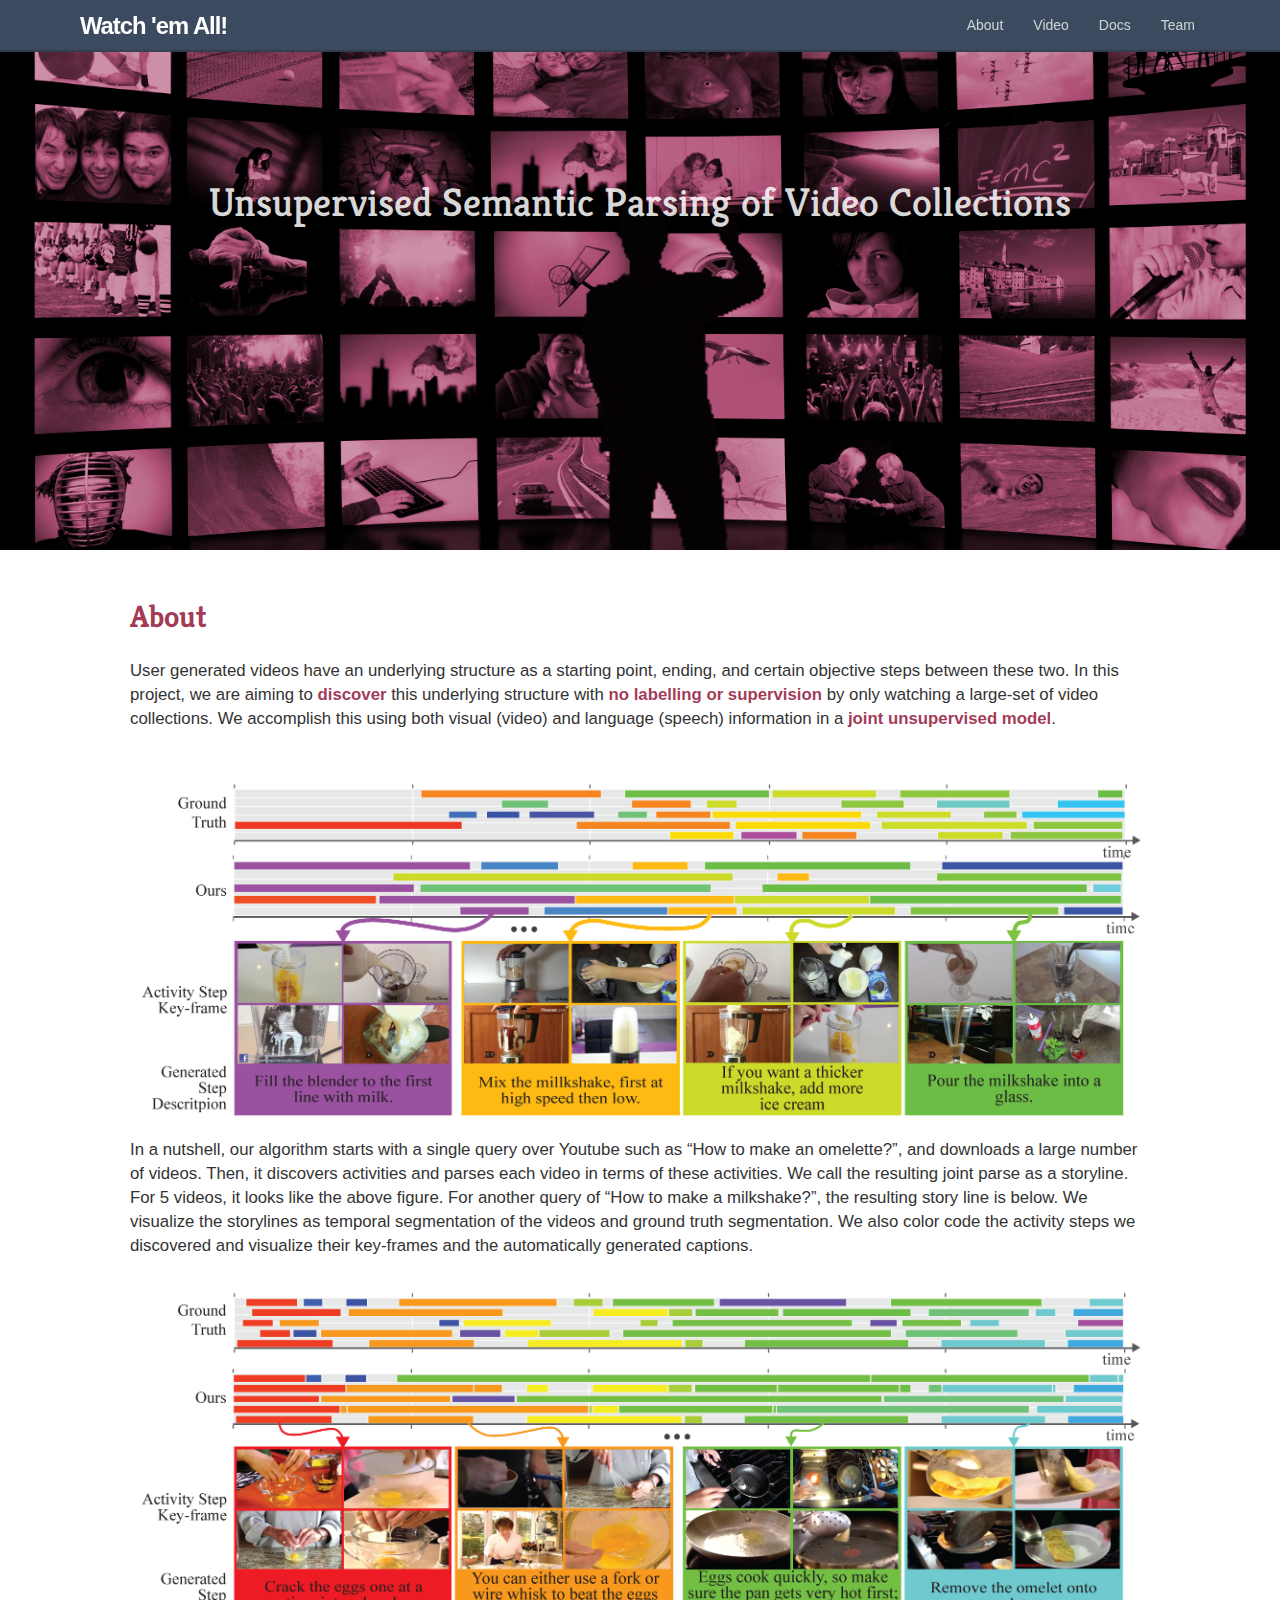
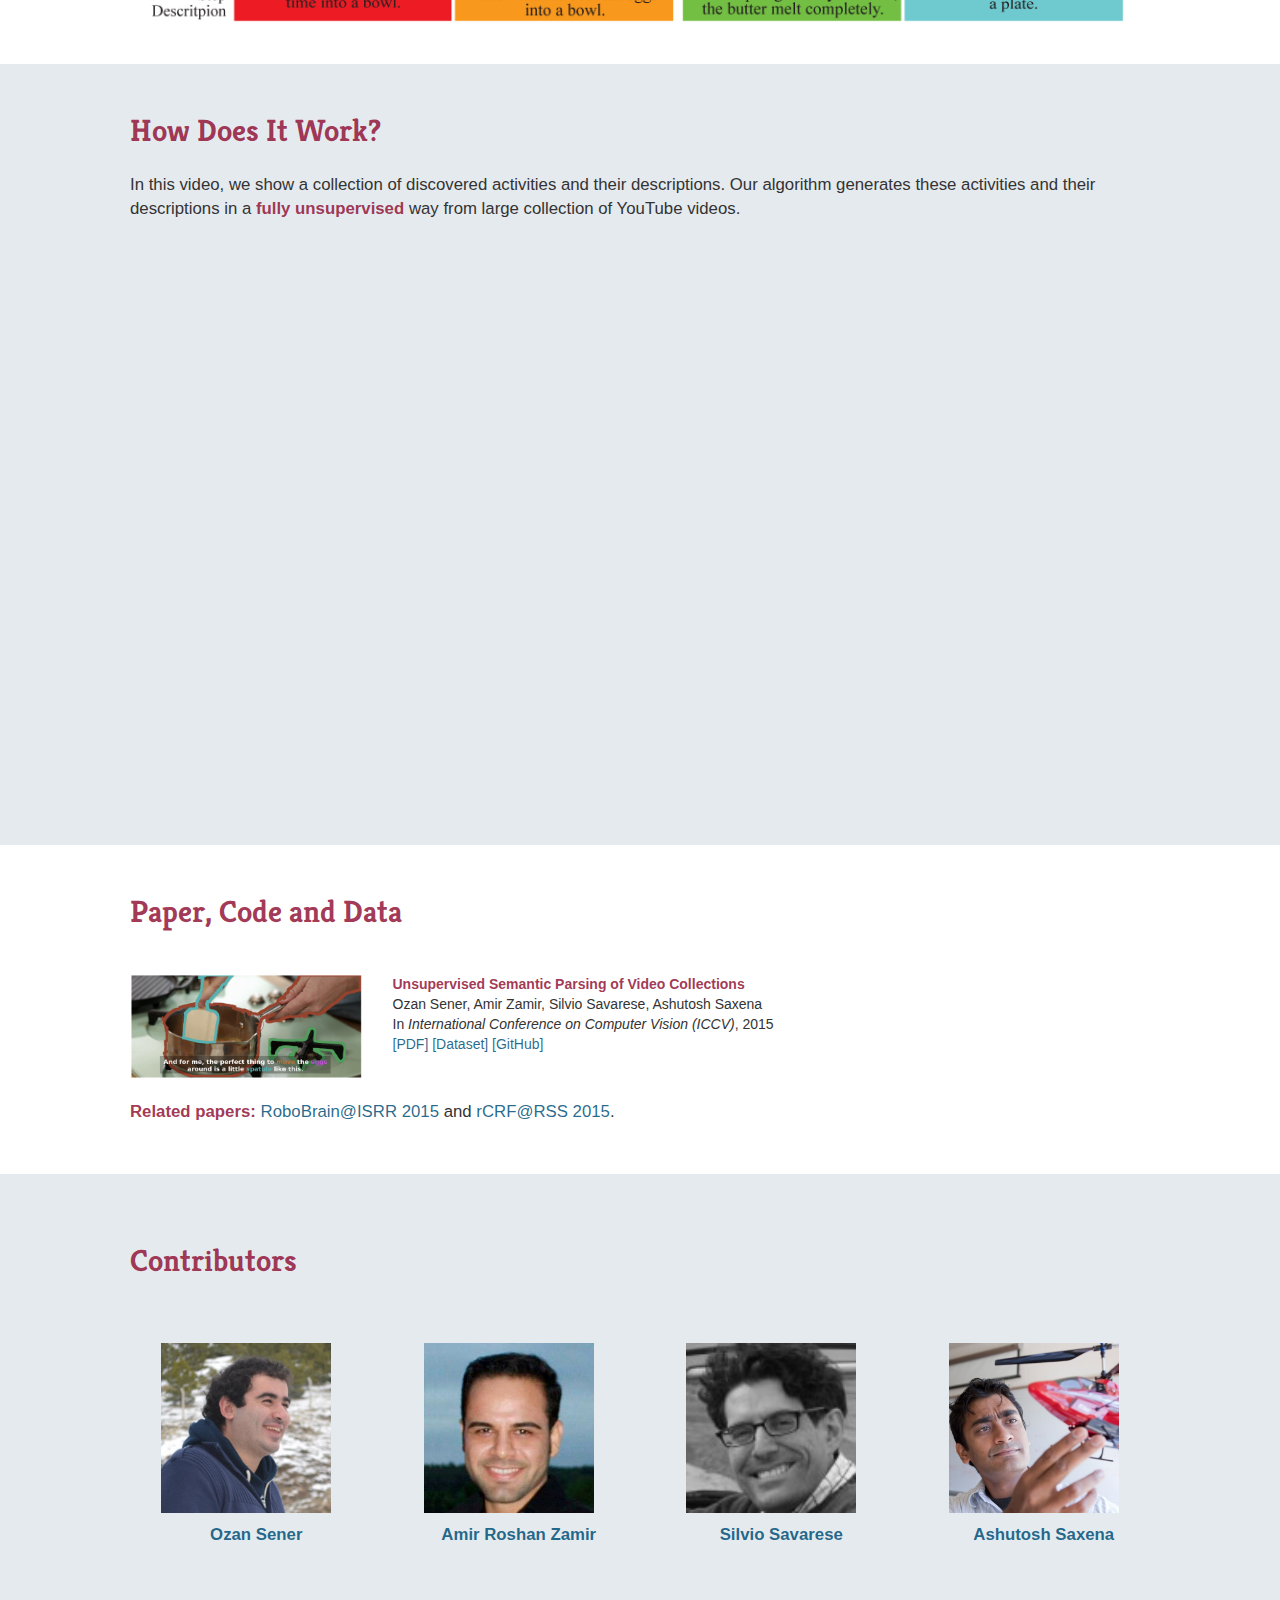
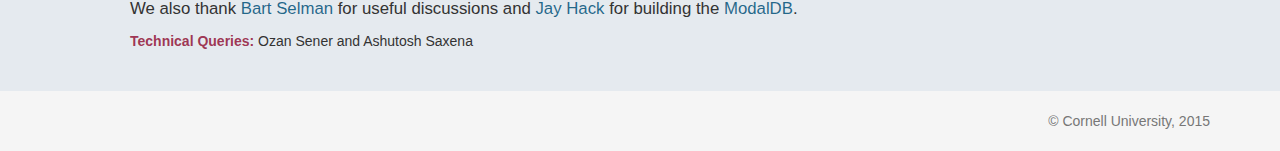
==== index.html @ 1749d5ca "it goes online" ====
<!DOCTYPE html>
<html lang="en">
<head>
    <meta http-equiv="Content-Type" content="text/html; charset=UTF-8">
    <title>Watch 'Em All</title>
    <link data-turbolinks-track="true" href="files/custom.css" media="all" rel="stylesheet">
    <link data-turbolinks-track="true" href="files/style.css" media="all" rel="stylesheet">
    <!--[if lt IE 9]>
        <script src="http://html5shim.googlecode.com/svn/trunk/html5.js"></script>
    <![endif]-->
    <meta name="viewport" content="width=device-width, initial-scale=1">
</head>
<body>
    <!-- Header -->
    <header class="navbar navbar-fixed-top navbar-inverse">
        <div class="navbar-inner" data-no-turbolink="">
            <div class="container">

                <!-- For mobile -->
                <div class="navbar-header">
                    <button type="button" class="navbar-toggle" data-toggle="collapse" data-target="#header_menu">
                        <span class="sr-only">Toggle navigation</span>
                        <span class="icon-bar"></span>
                        <span class="icon-bar"></span>
                        <span class="icon-bar"></span>
                    </button>
                    <a href="index.html" id="logo">
                     Watch 'em All!
                    </a>
                </div>

                <!-- Expanded -->
                <div class="collapse navbar-collapse" id="header_menu">
                    <nav>
                        <ul id="navbar_menu" class="nav navbar-nav pull-right">
                            <li><a href="#sec1">About</a></li>
                            <li><a href="#sec2">Video</a></li>
                            <li><a href="#sec3">Docs</a></li>
                            <li><a href="#sec4">Team</a></li>
                        </ul>
                    </nav>
                </div>
            </div>
        </div>
    </header>

    <section id="sec0" class="main-sec bg-1">
        <div class="container-fluid" style="max-width: 1140px;" data-no-turbolink="">
            <h1 id="main_title">
            <!-- <img class="logo" src="files/wl_logo_small.png"> -->
            <!-- <br>
            Watch &amp; Learn
            <br>
            <i id="sub">-->
            Unsupervised Semantic Parsing of Video Collections
            <!--</i>-->
            </h1>
        </div>
    </section>
    <section id="sec1" class="main-sec bg-3">
        <div class="container-fluid" style="max-width: 1140px;" data-no-turbolink="">
            <h3 class="section_titles"><b>About</b></h3>
            <p>
            User generated videos have an underlying structure as a starting point, ending, and certain objective steps between these two. In this project, we are aiming to <b>discover</b> this underlying structure with <b>no labelling or supervision</b> by only watching a large-set of video collections. We accomplish this using both visual (video) and language (speech) information in a <b>joint unsupervised model</b>.
          </p>
            <br><br>
            <center><img src="files/figure_8b_flattened.png" alt=""></center>
            <br>
            <p>
            In a nutshell, our algorithm starts with a single query over Youtube such as “How to make an omelette?”, and downloads a large number of videos. Then, it discovers activities and parses each video in terms of these activities. We call the resulting joint parse as a storyline. For 5 videos, it looks like the above figure. For another query of “How to make a milkshake?”, the resulting story line is below. We visualize the storylines as temporal segmentation of the videos and ground truth segmentation. We also color code the activity steps we discovered and
visualize their key-frames and the automatically generated captions.
            <br><br>
            </p>
            <center><img src="files/figure_8a_flattened.png" alt=""></center>

        </div>
    </section>

    <section id="sec2" class="main-sec">
      <div class="container-fluid" style="max-width: 1140px;" data-no-turbolink="">
        <h3 class="section_titles"><b>How Does It Work?</b></h3>
        <!-- <div class="row"> -->
        <p>In this video, we show a collection of discovered activities and their descriptions. Our algorithm generates these activities and their descriptions in a <b>fully unsupervised</b> way from large collection of YouTube videos. </p>

            <div class="embed-responsive embed-responsive-16by9">
                <center>
                    <iframe class="embed-responsive-item" src="https://www.youtube.com/embed/-yioRbst9X8?rel=0"></iframe>
                </center>
            </div>
        <!-- </div> -->
      </div>

    </section>

    <section id="sec3" class="main-sec bg-3">
        <div class="container-fluid" style="max-width: 1140px;" data-no-turbolink="">
            <h3 class="section_titles"><b>Paper, Code and Data</b></h3><br>
            <div class="row">
                <div class="col-sm-3 vcenter">
                    <center><img id="pr2_dl" src="files/thumbnail2.png" alt=""></center>
                </div><!--
                --><div class="col-sm-9 vcenter">
                    <b>Unsupervised Semantic Parsing of Video Collections</b><br>
                    Ozan Sener, Amir Zamir, Silvio Savarese, Ashutosh Saxena<br>
                    In <i>International Conference on Computer Vision (ICCV)</i>, 2015
                    <br>
                    <a href="http://ozansener.net/papers/sener_iccv15.pdf" target="_blank">[PDF]</a>
                    <a href="http://ozansener.net/data/youtube.tgz">[Dataset]</a>
                    <a href="https://github.com/ozansener/RecipeWatch">[GitHub]</a>
                </div>
            </div>
<br>
<p><b>Related papers:</b> <a href="http://robobrain.me" target="_blank">RoboBrain@ISRR 2015</a> and <a href="http://ozansener.net/papers/sener_rCRF.pdf">rCRF@RSS 2015</a>. </p>

        </div>
    </section>


    <section id="sec4" class="main-sec">
        <div class="container-fluid" style="max-width: 1140px;" data-no-turbolink="">
            <br>
            <h3 class="section_titles"><b>Contributors</b></h3>
            <br><br>
            <div class="row">
              <div class="col-sm-3 contributor">
                  <a href="http://ozansener.net" target="_blank">
                      <center><img src="files/ozan.png" alt=""></center>
                      <p>Ozan Sener</p>
                  </a>
              </div>
              <div class="col-sm-3 contributor">
                  <a href="http://www.cs.stanford.edu/~amirz/" target="_blank">
                      <center><img src="files/amir.jpg" alt=""></center>
                      <p>Amir Roshan Zamir</p>
                  </a>
              </div>
                <div class="col-sm-3 contributor">
                    <a href="http://cvgl.stanford.edu/silvio/" target="_blank">
                        <center><img src="files/silvio.jpg" alt=""></center>
                        <p>Silvio Savarese</p>
                    </a>
                </div>
                <div class="col-sm-3 contributor">
                    <a href="http://www.cs.cornell.edu/~asaxena" target="_blank">
                        <center><img src="files/ashu.jpg" alt=""></center>
                        <p>Ashutosh Saxena</p>
                    </a>
                </div>
            </div>
            <br><br>
            <p>We also thank <a href="http://www.cs.cornell.edu/selman/" target="_blank">Bart Selman</a> for useful discussions and
            <a href="https://github.com/jayhack" target="_blank">Jay Hack</a> for building the <a href="https://github.com/jayhack/ModalDB" target="_blank">ModalDB</a>.</p>
<b>Technical Queries:</b> Ozan Sener and Ashutosh Saxena

        </div>
    </section>

    <!-- Footer -->
    <div class="footer">
        <div class="container">
            <br>
            <p class="text-muted pull-right"> © Cornell University, 2015</p>
        </div>
    </div>
</body>
</html>
---- files/style.css ----
body {
    background-color: rgba(0, 50, 100, .1);
}

#navbar_menu > li > a, #navbar_menu > li > a:visited {
    color: rgba(255, 255, 255, .75);
}

#navbar_menu > li > a:hover {
    color: rgba(255, 255, 255, 1);
}

.navbar-inverse {
    background-color: rgba(50, 65, 85, .95);
    border-color: rgba(45, 55, 75, .15);
    border-bottom-width: 2px;
}
.bg-1 {
    background-image: url(brain.png);
    background-position: center;
}
.bg-1, .bg-3 {
    background-color: white;
}

a, a:visited {
    color: rgba(0, 80, 120, .85);
}

a:hover {
    color: rgba(0, 80, 120, .85);
}

b {
    color: rgba(150, 30, 65, .9);
}

img {
    width: 100%;
    border-radius: 0px !important;
    box-shadow: none !important;
    -webkit-box-shadow: none !important;
}

.logo {
    width: auto;
}

.video {
    min-height: auto;
}

#main_title {
    font-size: 40px;
    color: rgba(255, 255, 255, .85);
}

#sub {
    font-size: 18px;
    line-height: 140%;
    display: block;
    color: rgba(255, 255, 255, .6);
    position: relative;
}
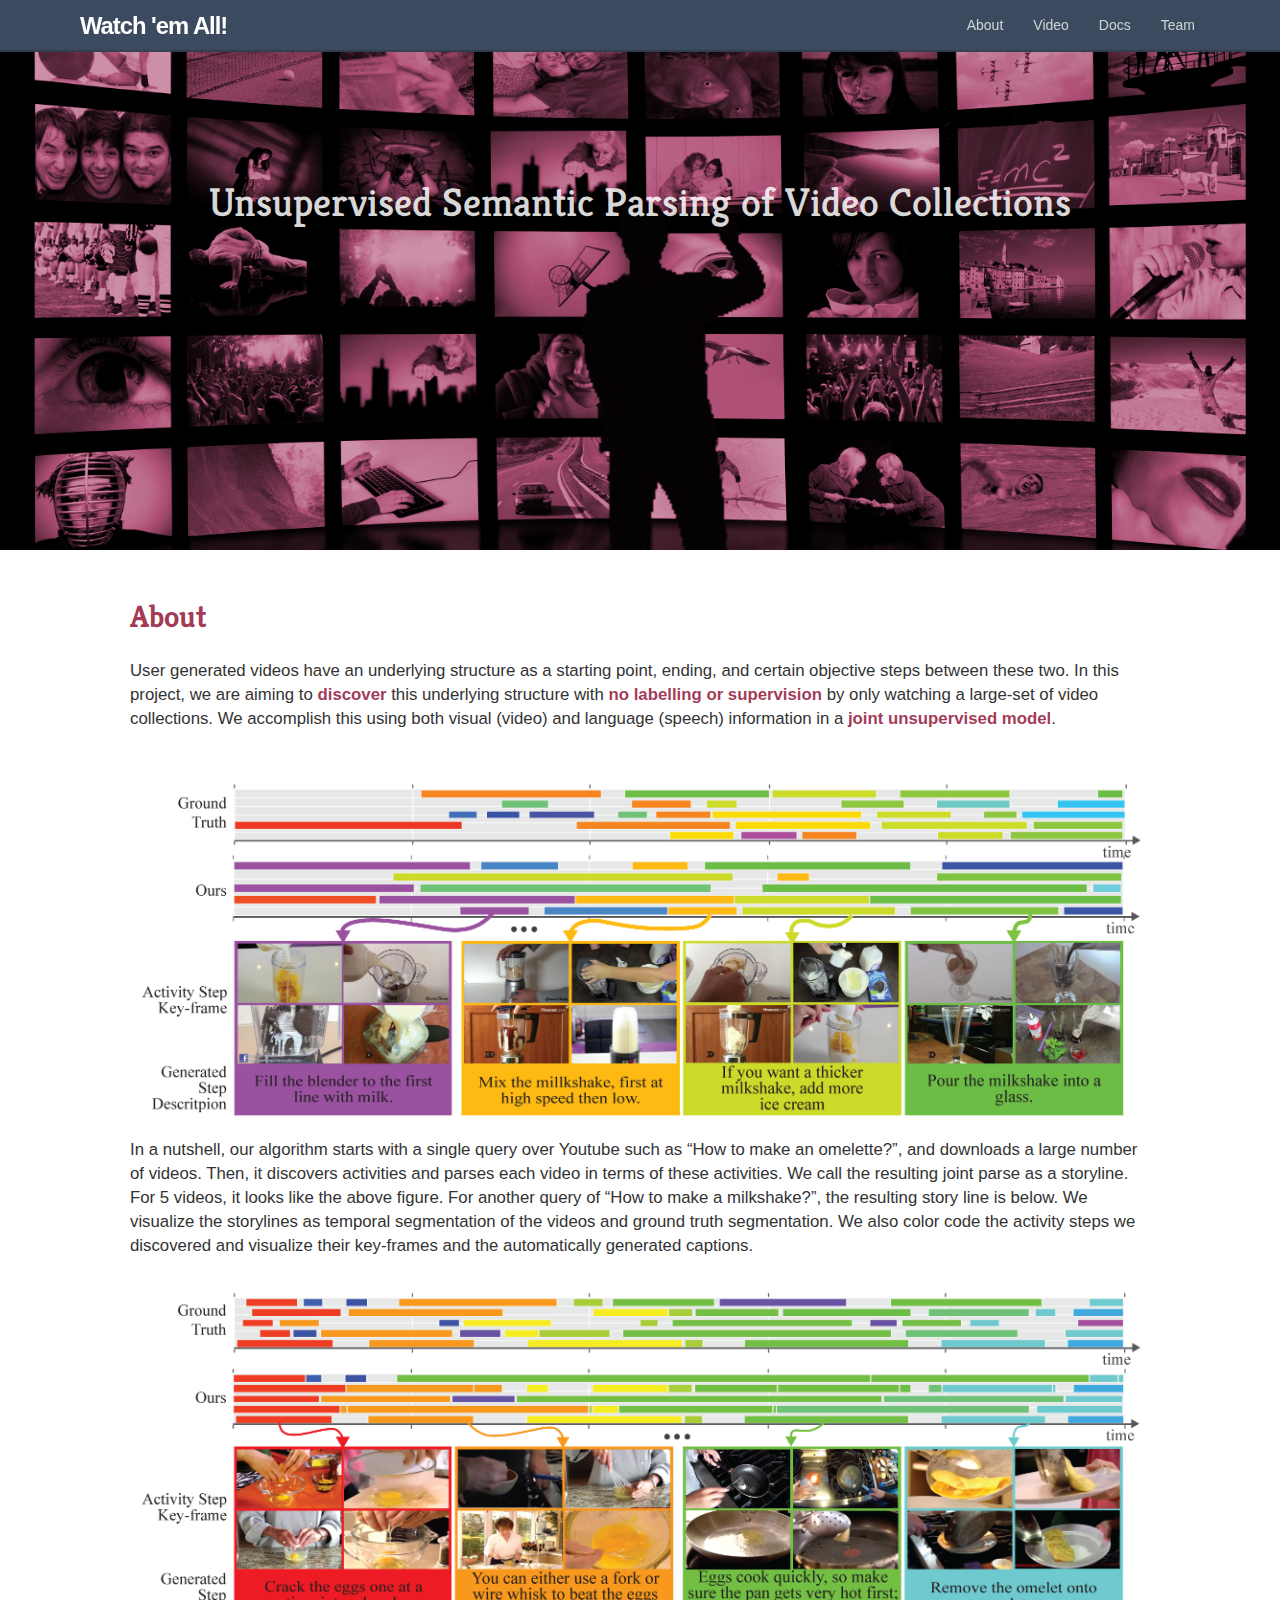
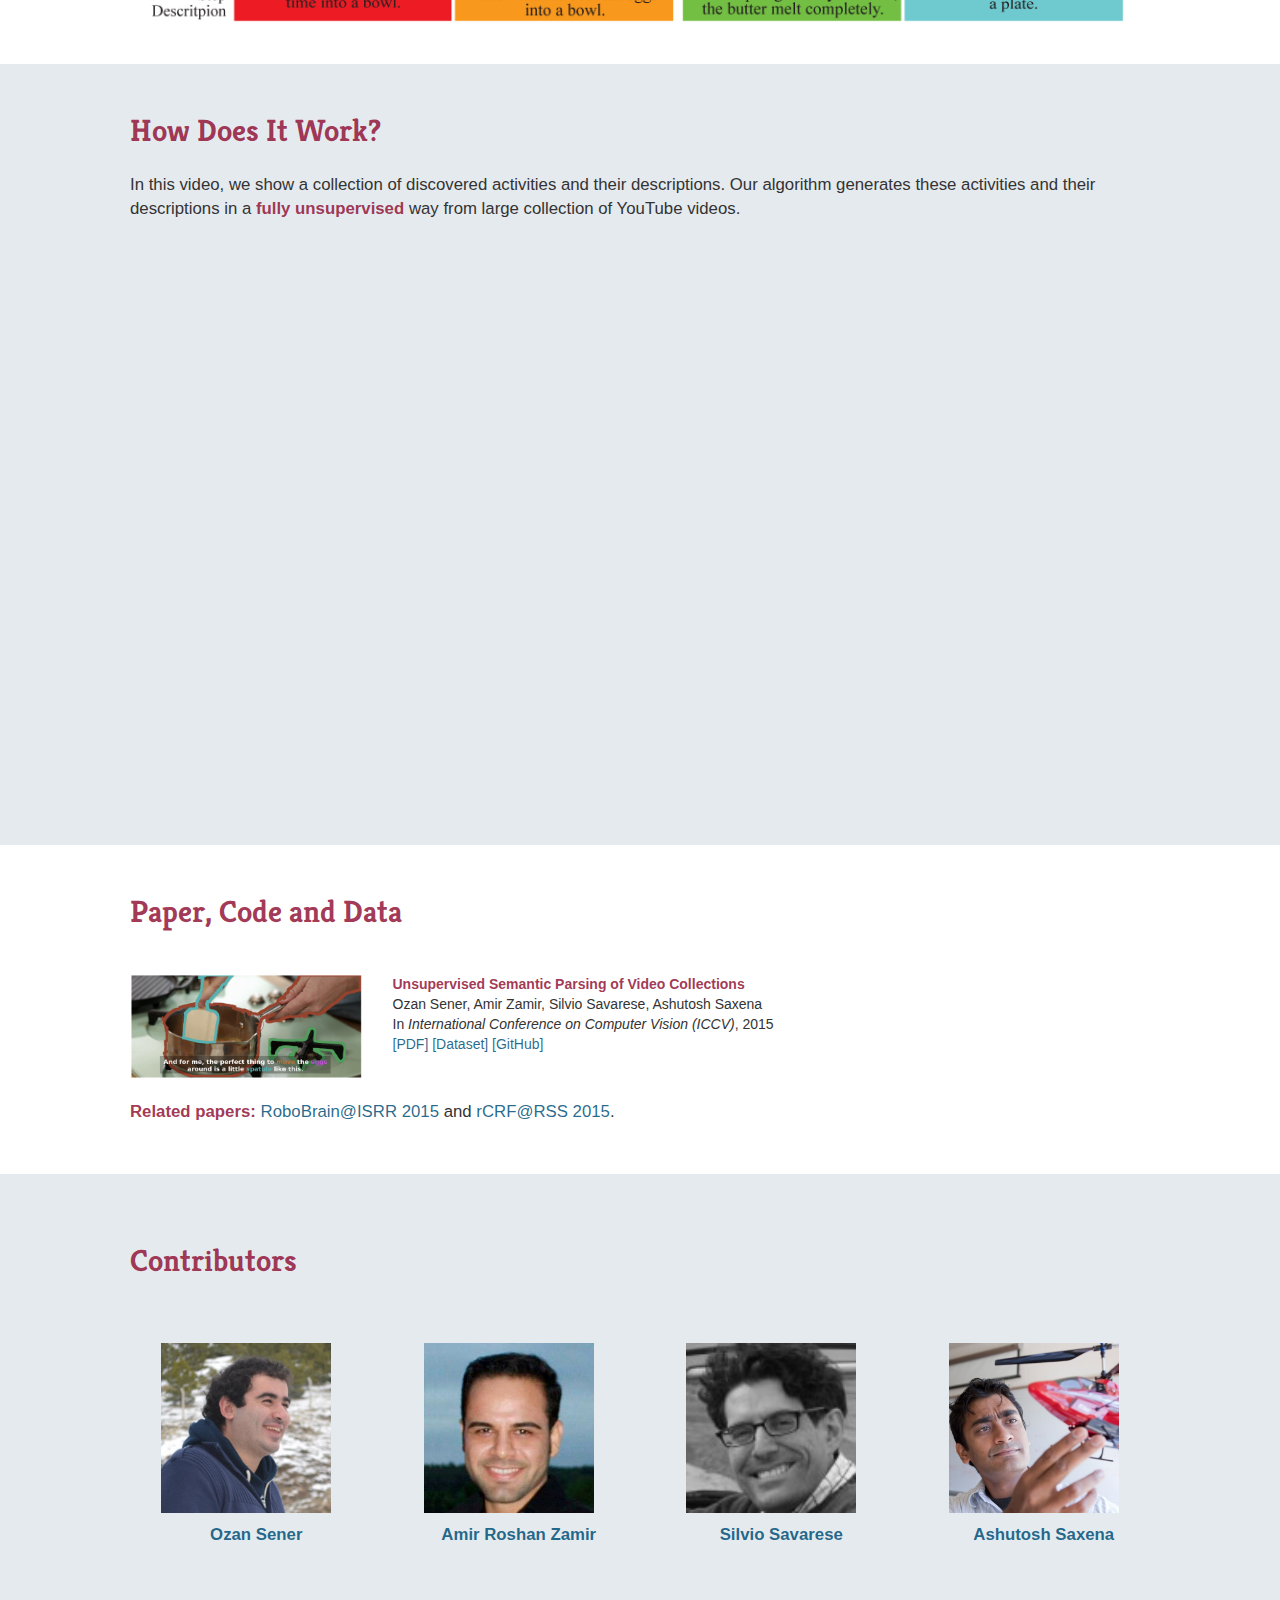
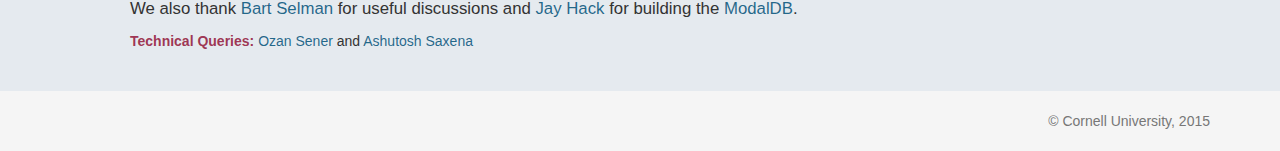
==== commit f2b617c6: "Update index.html" ====
--- a/index.html
+++ b/index.html
@@ -150,7 +150,7 @@
             <br><br>
             <p>We also thank <a href="http://www.cs.cornell.edu/selman/" target="_blank">Bart Selman</a> for useful discussions and
             <a href="https://github.com/jayhack" target="_blank">Jay Hack</a> for building the <a href="https://github.com/jayhack/ModalDB" target="_blank">ModalDB</a>.</p>
-<b>Technical Queries:</b> Ozan Sener and Ashutosh Saxena
+<b>Technical Queries:</b> <a href="mailto:os79@cornell.edu">Ozan Sener</a> and <a href="mailto:asaxena@cs.stanford.edu">Ashutosh Saxena</a>
 
         </div>
     </section>
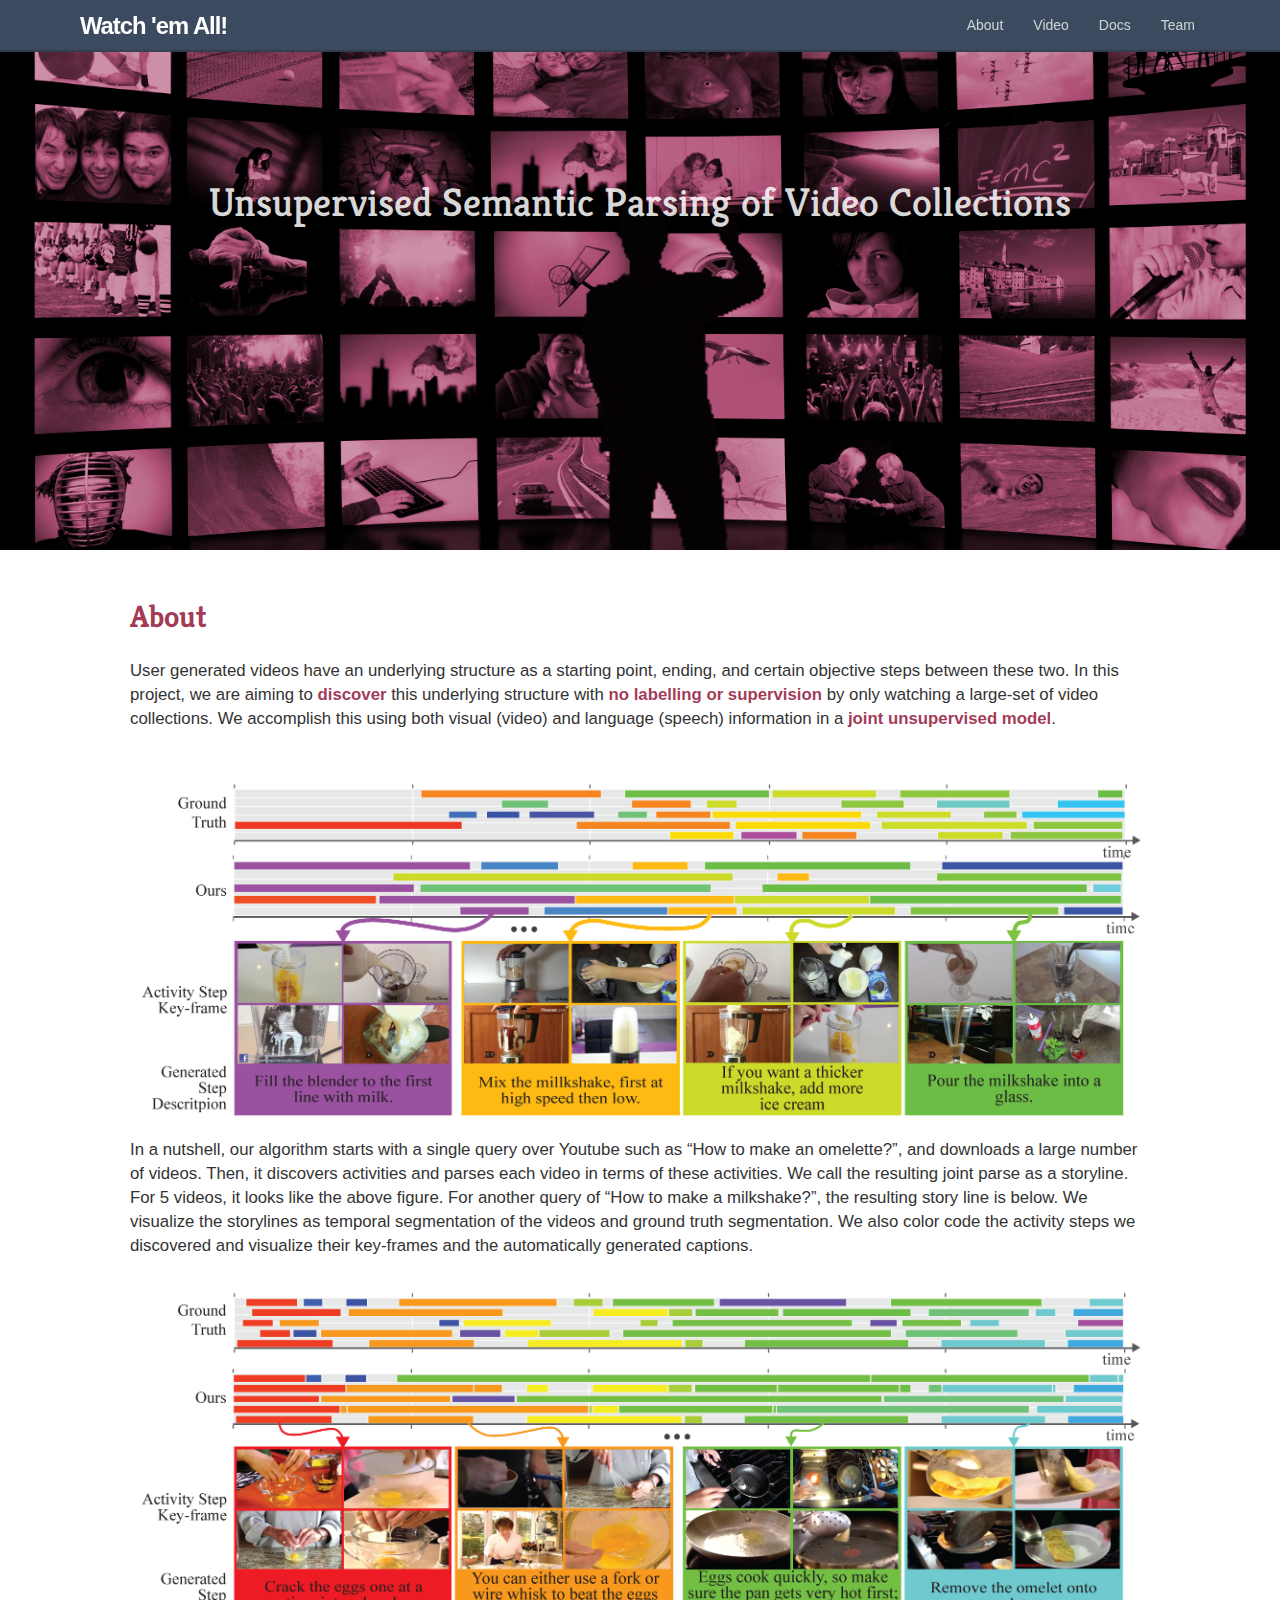
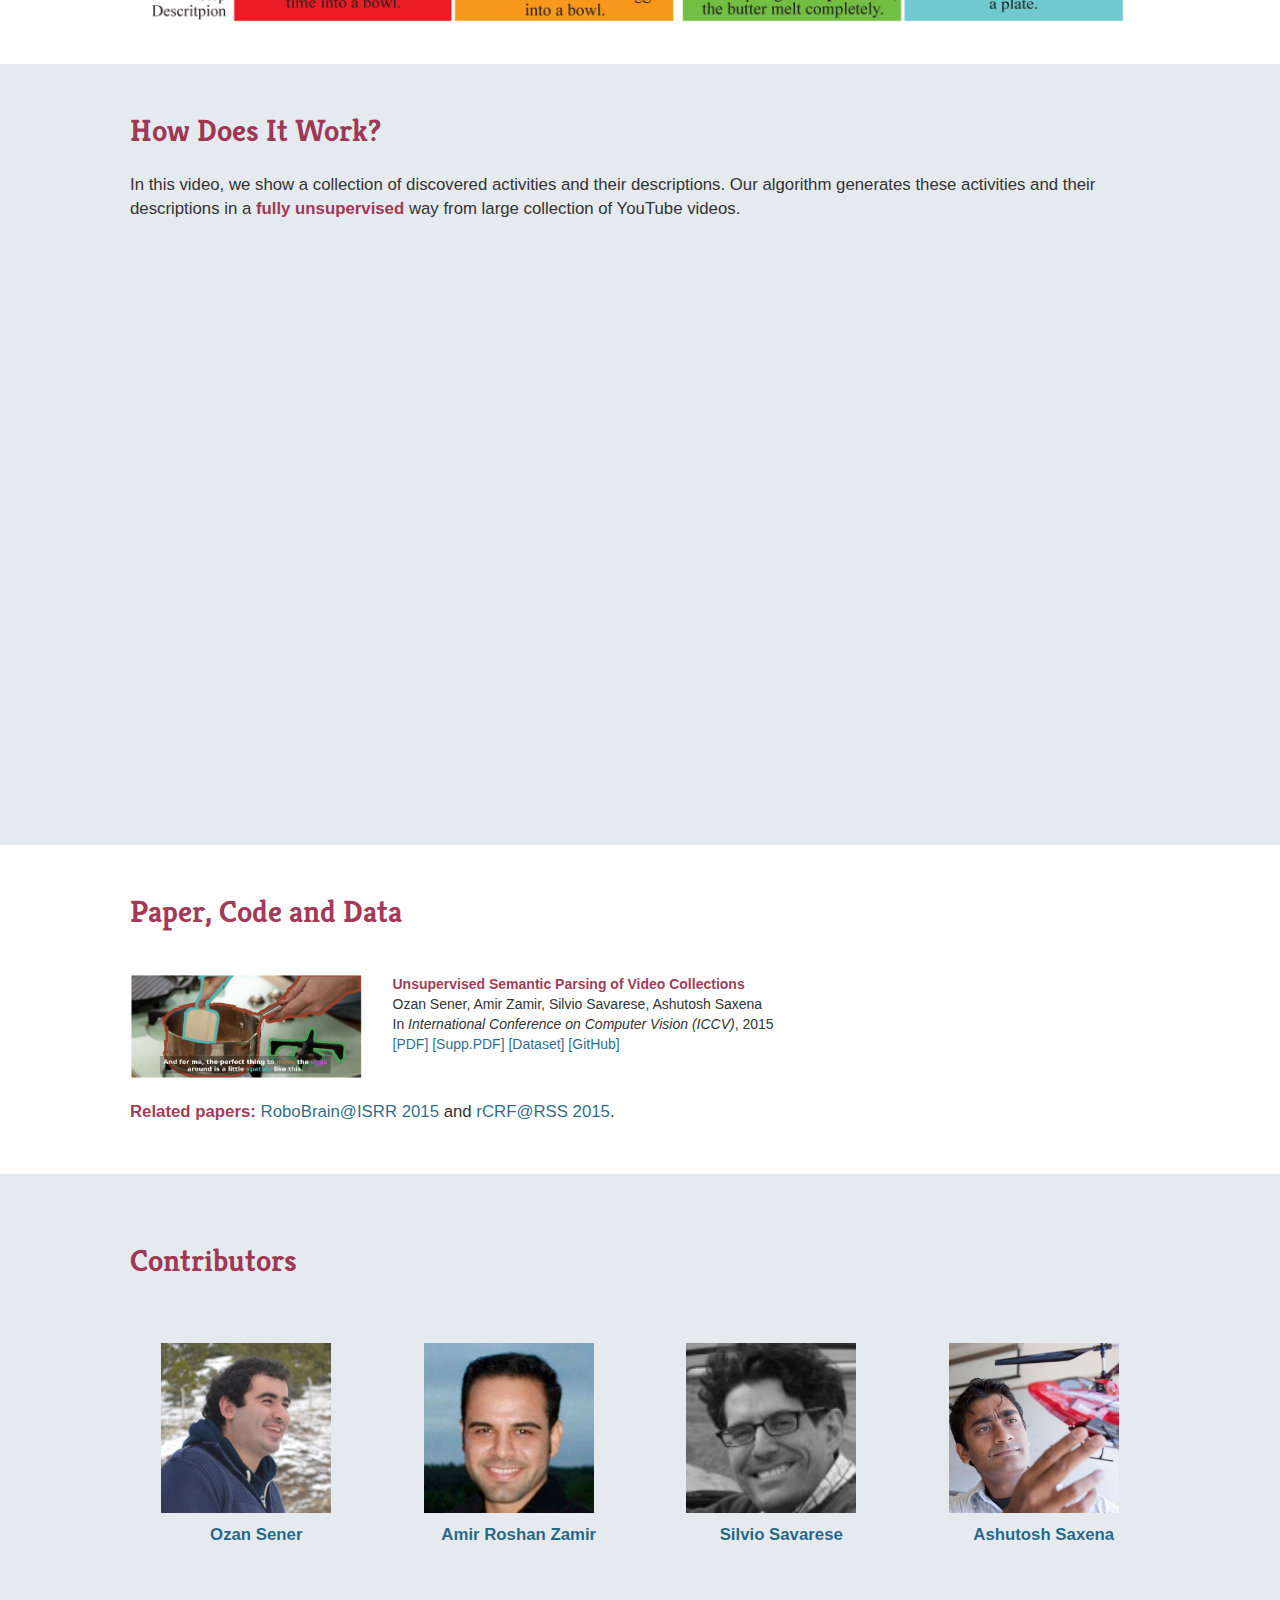
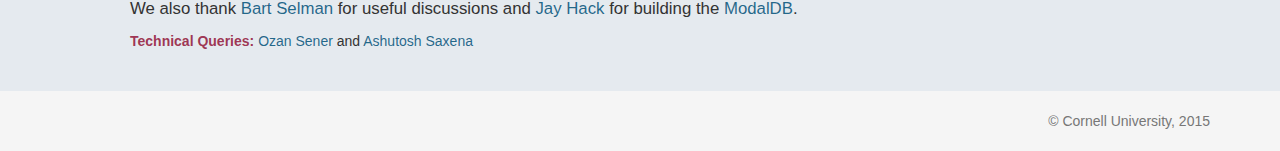
==== commit 4d5c091b: "Update index.html" ====
--- a/index.html
+++ b/index.html
@@ -105,6 +105,7 @@
                     In <i>International Conference on Computer Vision (ICCV)</i>, 2015
                     <br>
                     <a href="http://ozansener.net/papers/sener_iccv15.pdf" target="_blank">[PDF]</a>
+                    <a href="http://ozansener.net/papers/sener_iccv15_sup.pdf" target="_blank">[Supp.PDF]</a>
                     <a href="http://ozansener.net/data/youtube.tgz">[Dataset]</a>
                     <a href="https://github.com/ozansener/RecipeWatch">[GitHub]</a>
                 </div>
